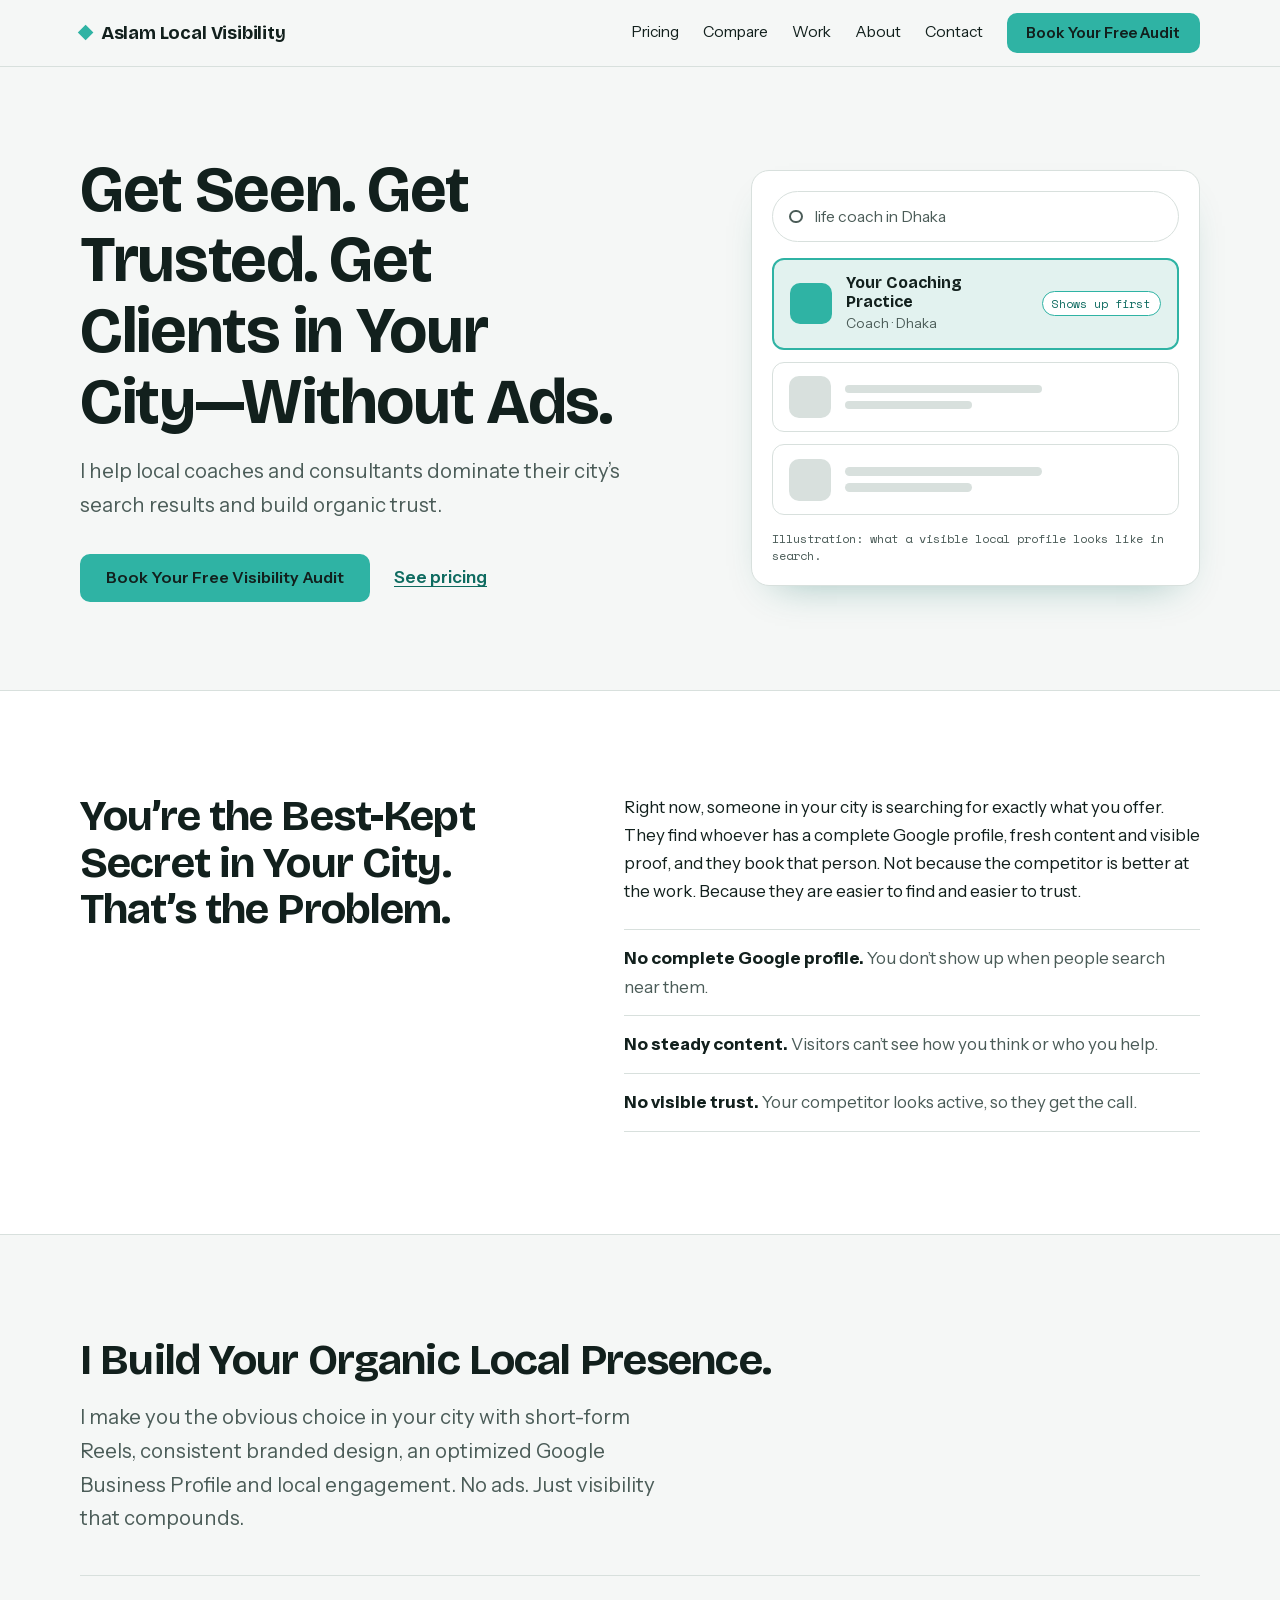
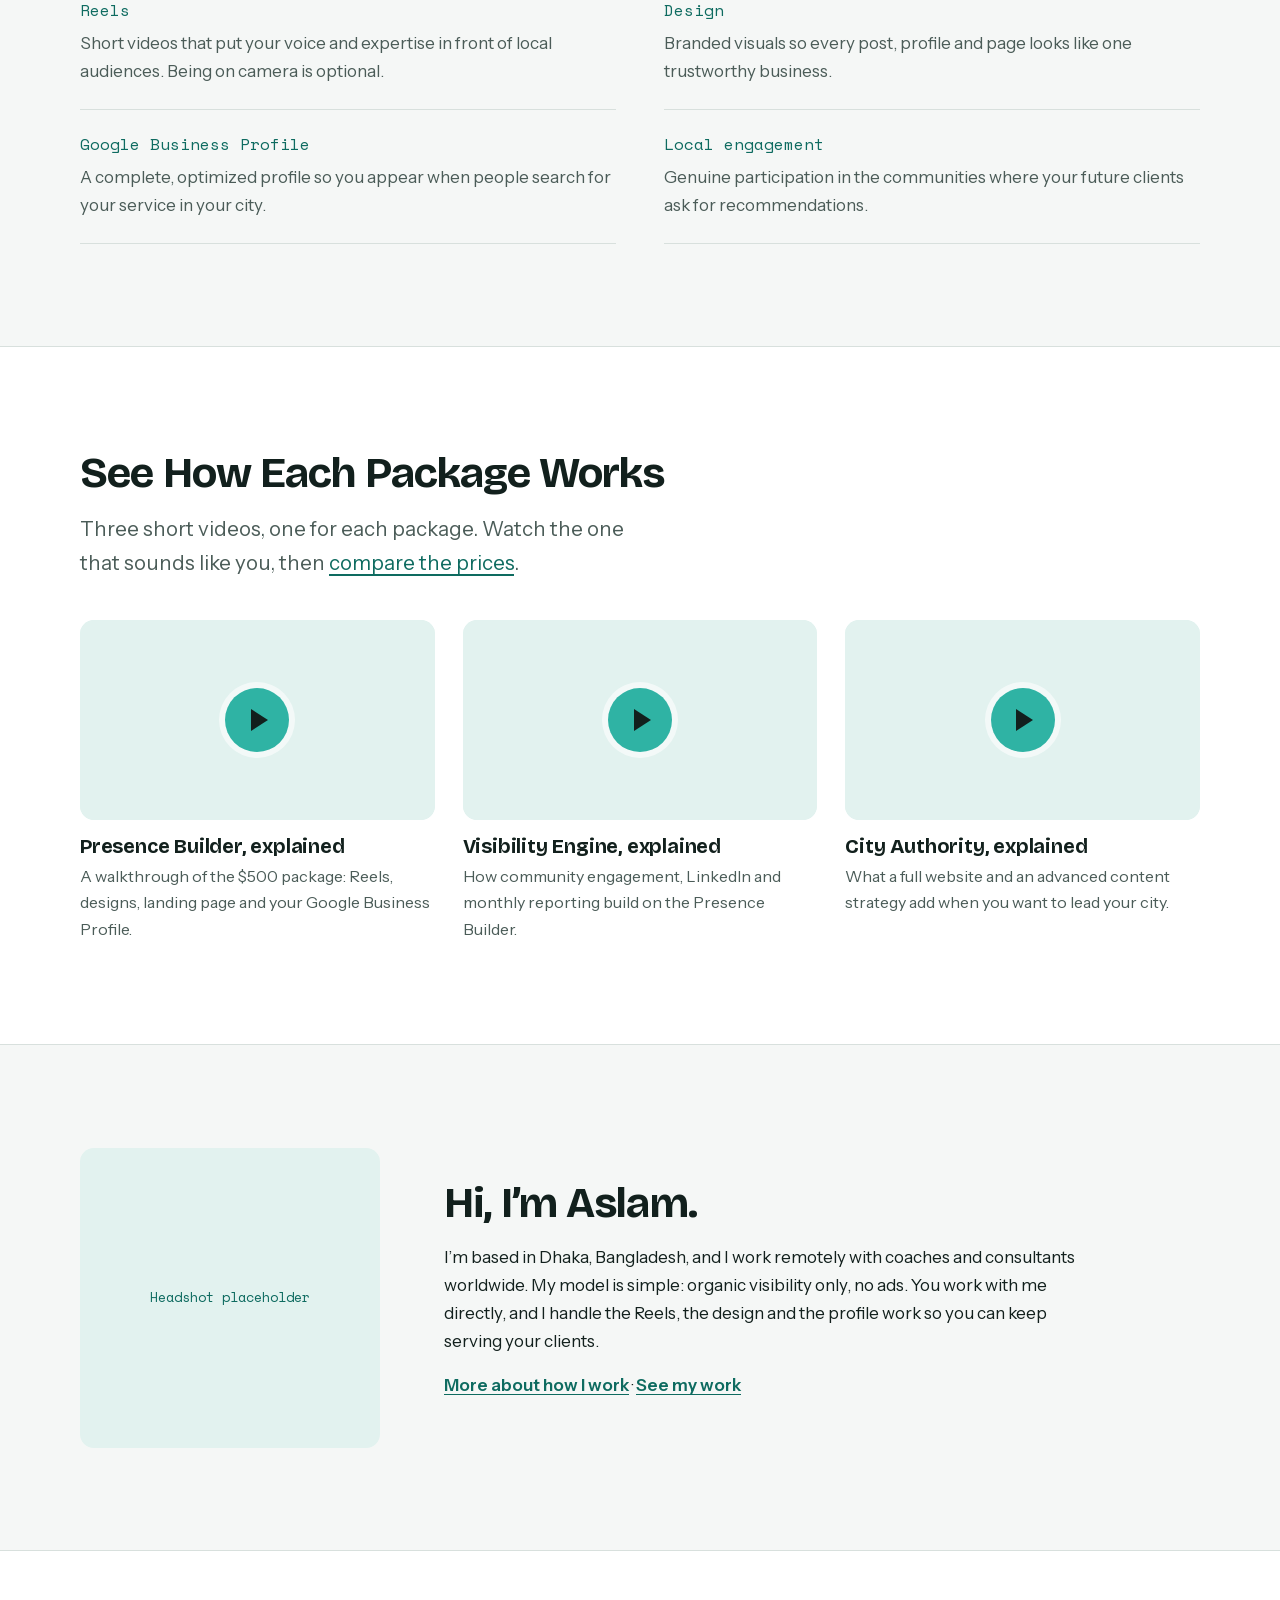
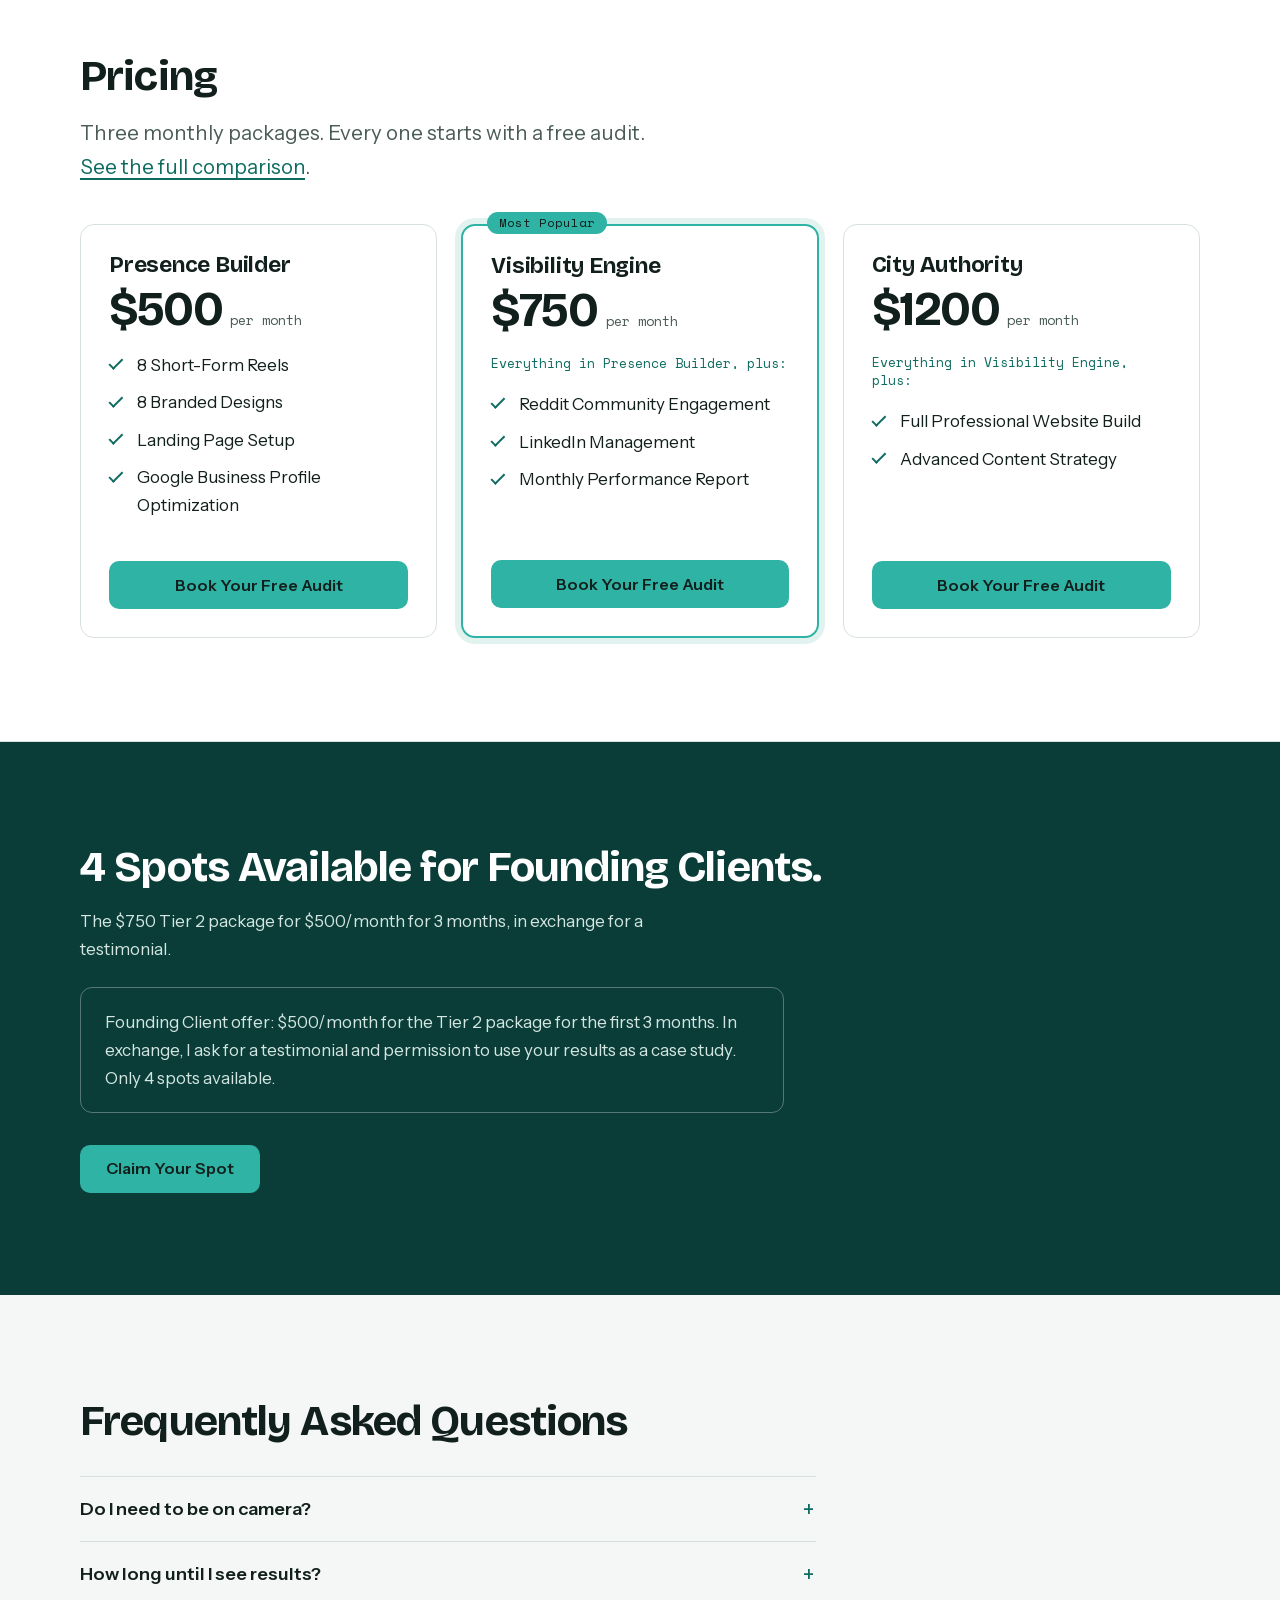
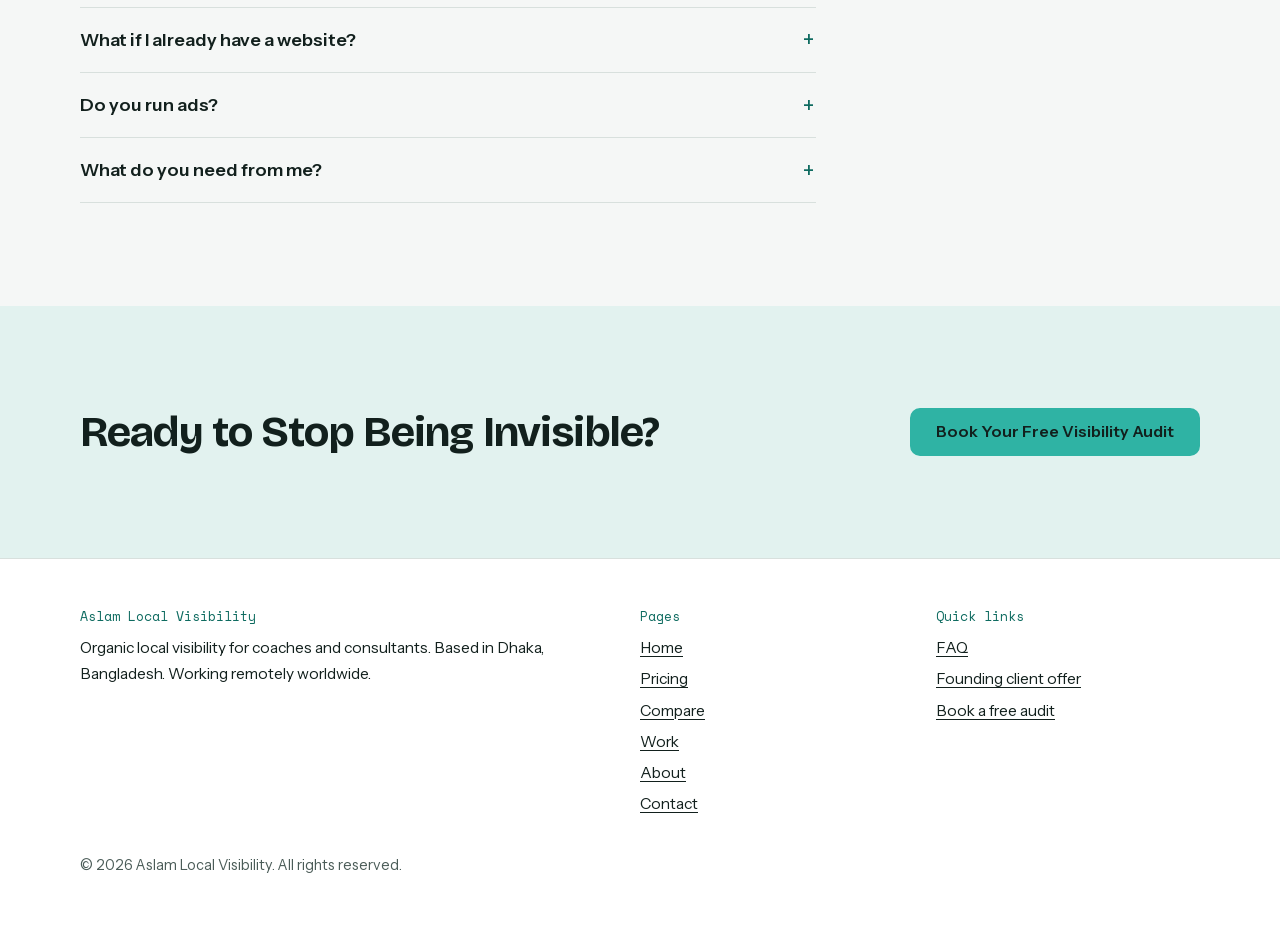
==== index.html @ 15c83e0d "main" ====
<!DOCTYPE html>
<html lang="en">
<head>
<meta charset="utf-8">
<meta name="viewport" content="width=device-width, initial-scale=1, viewport-fit=cover">
<title>Get Clients in Your City Without Ads | Aslam Local Visibility</title>
<meta name="description" content="Organic local visibility for coaches and consultants. Reels, branded design and Google Business Profile optimization to get you seen, trusted and booked. No ads.">
<meta name="robots" content="index, follow, max-image-preview:large">
<meta name="theme-color" content="#f5f7f6">
<link rel="canonical" href="https://bbrfeed.online/">
<link rel="icon" href="/favicon.svg" type="image/svg+xml">
<meta property="og:type" content="website">
<meta property="og:site_name" content="Aslam Local Visibility">
<meta property="og:title" content="Get Clients in Your City Without Ads | Aslam Local Visibility">
<meta property="og:description" content="Organic local visibility for coaches and consultants. Reels, branded design and Google Business Profile optimization to get you seen, trusted and booked. No ads.">
<meta property="og:url" content="https://bbrfeed.online/">
<meta property="og:image" content="https://res.cloudinary.com/demo/image/upload/f_auto,q_auto,w_1200,h_630,c_fill,g_auto/cld-sample">
<meta property="og:image:alt" content="Aslam Local Visibility: organic local visibility for coaches and consultants">
<meta name="twitter:card" content="summary_large_image">
<meta name="twitter:title" content="Get Clients in Your City Without Ads | Aslam Local Visibility">
<meta name="twitter:description" content="Organic local visibility for coaches and consultants. Reels, branded design and Google Business Profile optimization to get you seen, trusted and booked. No ads.">
<meta name="twitter:image" content="https://res.cloudinary.com/demo/image/upload/f_auto,q_auto,w_1200,h_630,c_fill,g_auto/cld-sample">
<link rel="preload" href="/fonts/bricolage-var.woff2" as="font" type="font/woff2" crossorigin>
<link rel="preload" href="/fonts/instrsans-var.woff2" as="font" type="font/woff2" crossorigin>
<link rel="preconnect" href="https://res.cloudinary.com" crossorigin>
<link rel="stylesheet" href="/styles.css">
<script type="application/ld+json">{"@context": "https://schema.org", "@type": "WebSite", "@id": "https://bbrfeed.online/#website", "url": "https://bbrfeed.online/", "name": "Aslam Local Visibility", "inLanguage": "en", "publisher": {"@id": "https://bbrfeed.online/#business"}}</script>
<script type="application/ld+json">{"@context": "https://schema.org", "@type": "ProfessionalService", "@id": "https://bbrfeed.online/#business", "name": "Aslam Local Visibility", "url": "https://bbrfeed.online/", "description": "Organic local visibility for coaches and consultants: Reels, branded design, Google Business Profile optimization and local engagement. No ads.", "image": "https://res.cloudinary.com/demo/image/upload/f_auto,q_auto,w_600,h_600,c_fill,g_auto/samples/people/smiling-man", "priceRange": "$500-$1200", "address": {"@type": "PostalAddress", "addressLocality": "Dhaka", "addressCountry": "BD"}, "areaServed": [{"@type": "City", "name": "Dhaka"}, {"@type": "Place", "name": "Worldwide (remote)"}], "founder": {"@id": "https://bbrfeed.online/#aslam"}, "makesOffer": [{"@type": "Offer", "name": "Presence Builder", "price": 500, "priceCurrency": "USD", "url": "https://bbrfeed.online/pricing/"}, {"@type": "Offer", "name": "Visibility Engine", "price": 750, "priceCurrency": "USD", "url": "https://bbrfeed.online/pricing/"}, {"@type": "Offer", "name": "City Authority", "price": 1200, "priceCurrency": "USD", "url": "https://bbrfeed.online/pricing/"}]}</script>
<script type="application/ld+json">{"@context": "https://schema.org", "@type": "Person", "@id": "https://bbrfeed.online/#aslam", "name": "Aslam", "jobTitle": "Local visibility specialist for coaches and consultants", "image": "https://res.cloudinary.com/demo/image/upload/f_auto,q_auto,w_600,h_600,c_fill,g_auto/samples/people/smiling-man", "url": "https://bbrfeed.online/about/", "worksFor": {"@id": "https://bbrfeed.online/#business"}, "homeLocation": {"@type": "City", "name": "Dhaka"}}</script>
<script type="application/ld+json">{"@context": "https://schema.org", "@type": "FAQPage", "mainEntity": [{"@type": "Question", "name": "Do I need to be on camera?", "acceptedAnswer": {"@type": "Answer", "text": "Not necessarily. We can create content using your voice, your expertise, and branded visuals. But if you are comfortable on camera, Reels perform significantly better."}}, {"@type": "Question", "name": "How long until I see results?", "acceptedAnswer": {"@type": "Answer", "text": "Most clients see increased profile views and engagement within 30 days. Local search ranking typically improves within 60-90 days."}}, {"@type": "Question", "name": "What if I already have a website?", "acceptedAnswer": {"@type": "Answer", "text": "Great. We will optimize your existing site and connect it to your Google Business Profile and social channels."}}, {"@type": "Question", "name": "Do you run ads?", "acceptedAnswer": {"@type": "Answer", "text": "No. My entire model is built on organic visibility. You will never pay for ads through me."}}, {"@type": "Question", "name": "What do you need from me?", "acceptedAnswer": {"@type": "Answer", "text": "Your logo, brand colors, a few photos, and about 1 hour of your time per month for a content batch session."}}]}</script>
</head>
<body>
<a class="skip-link" href="#main">Skip to content</a>
<header class="site-header">
<div class="wrap header-inner">
<a class="brand" href="/" aria-label="Aslam Local Visibility home">Aslam Local Visibility</a>
<nav class="main-nav" aria-label="Main"><ul><li><a href="/pricing/">Pricing</a></li><li><a href="/compare/">Compare</a></li><li><a href="/work/">Work</a></li><li><a href="/about/">About</a></li><li><a href="/contact/">Contact</a></li></ul></nav>
<a class="btn btn-sm header-cta" href="https://cal.com/mdaslam" target="_blank" rel="noopener">Book Your Free Audit</a>
</div>
</header>
<main id="main">

<section class="hero" aria-labelledby="hero-title">
<div class="wrap hero-grid">
<div>
<h1 id="hero-title">Get Seen. Get Trusted. Get Clients in Your <span class="nb">City&mdash;</span>Without Ads.</h1>
<p class="lede">I help local coaches and consultants dominate their city&rsquo;s search results and build organic trust.</p>
<div class="actions">
<a class="btn" href="https://cal.com/mdaslam" target="_blank" rel="noopener">Book Your Free Visibility Audit</a>
<a class="text-link" href="/pricing/">See pricing</a>
</div>
</div>
<figure class="serp" role="img" aria-label="Illustration of a local search for a coach in Dhaka where your business appears first, above two competitor listings.">
<div class="serp-search" aria-hidden="true">life coach in Dhaka</div>
<ul class="serp-list" aria-hidden="true">
<li class="serp-row is-you"><span class="serp-pin"></span><span><strong>Your Coaching Practice</strong><small>Coach &middot; Dhaka</small></span><span class="serp-tag">Shows up first</span></li>
<li class="serp-row"><span class="serp-pin"></span><span class="serp-lines"><span></span><span></span></span></li>
<li class="serp-row"><span class="serp-pin"></span><span class="serp-lines"><span></span><span></span></span></li>
</ul>
<figcaption>Illustration: what a visible local profile looks like in search.</figcaption>
</figure>
</div>
</section>

<section class="section problem" id="problem" aria-labelledby="problem-title">
<div class="wrap split">
<h2 id="problem-title">You&rsquo;re the Best-Kept Secret in Your City. That&rsquo;s the Problem.</h2>
<div>
<p class="measure">Right now, someone in your city is searching for exactly what you offer. They find whoever has a complete Google profile, fresh content and visible proof, and they book that person. Not because the competitor is better at the work. Because they are easier to find and easier to trust.</p>
<ul class="lost">
<li><strong>No complete Google profile.</strong> You don&rsquo;t show up when people search near them.</li>
<li><strong>No steady content.</strong> Visitors can&rsquo;t see how you think or who you help.</li>
<li><strong>No visible trust.</strong> Your competitor looks active, so they get the call.</li>
</ul>
</div>
</div>
</section>

<section class="section" id="solution" aria-labelledby="solution-title">
<div class="wrap">
<h2 id="solution-title">I Build Your Organic Local Presence.</h2>
<p class="lede">I make you the obvious choice in your city with short-form Reels, consistent branded design, an optimized Google Business Profile and local engagement. No ads. Just visibility that compounds.</p>
<div class="pillars">
<div class="pillar"><h3>Reels</h3><p>Short videos that put your voice and expertise in front of local audiences. Being on camera is optional.</p></div>
<div class="pillar"><h3>Design</h3><p>Branded visuals so every post, profile and page looks like one trustworthy business.</p></div>
<div class="pillar"><h3>Google Business Profile</h3><p>A complete, optimized profile so you appear when people search for your service in your city.</p></div>
<div class="pillar"><h3>Local engagement</h3><p>Genuine participation in the communities where your future clients ask for recommendations.</p></div>
</div>
</div>
</section>

<section class="section problem" id="videos" aria-labelledby="videos-title">
<div class="wrap">
<h2 id="videos-title">See How Each Package Works</h2>
<p class="lede">Three short videos, one for each package. Watch the one that sounds like you, then <a href="/pricing/">compare the prices</a>.</p>
<div class="video-grid"><div class="video-item"><div class="video-box" data-yt="YOUTUBE_ID_1" data-title="Presence Builder, explained"><button class="video-play" type="button" aria-label="Play video: Presence Builder, explained"><img src="https://res.cloudinary.com/demo/image/upload/f_auto,q_auto,w_640,h_360,c_fill,g_auto/samples/people/kitchen-bar" width="640" height="360" loading="lazy" decoding="async" alt="Video thumbnail for Presence Builder, explained"></button><p class="video-msg" role="status" hidden>Video coming soon.</p></div><h3>Presence Builder, explained</h3><p>A walkthrough of the $500 package: Reels, designs, landing page and your Google Business Profile.</p></div><div class="video-item"><div class="video-box" data-yt="YOUTUBE_ID_2" data-title="Visibility Engine, explained"><button class="video-play" type="button" aria-label="Play video: Visibility Engine, explained"><img src="https://res.cloudinary.com/demo/image/upload/f_auto,q_auto,w_640,h_360,c_fill,g_auto/cld-sample-2" width="640" height="360" loading="lazy" decoding="async" alt="Video thumbnail for Visibility Engine, explained"></button><p class="video-msg" role="status" hidden>Video coming soon.</p></div><h3>Visibility Engine, explained</h3><p>How community engagement, LinkedIn and monthly reporting build on the Presence Builder.</p></div><div class="video-item"><div class="video-box" data-yt="YOUTUBE_ID_3" data-title="City Authority, explained"><button class="video-play" type="button" aria-label="Play video: City Authority, explained"><img src="https://res.cloudinary.com/demo/image/upload/f_auto,q_auto,w_640,h_360,c_fill,g_auto/cld-sample-3" width="640" height="360" loading="lazy" decoding="async" alt="Video thumbnail for City Authority, explained"></button><p class="video-msg" role="status" hidden>Video coming soon.</p></div><h3>City Authority, explained</h3><p>What a full website and an advanced content strategy add when you want to lead your city.</p></div></div>
</div>
</section>

<section class="section" id="about" aria-labelledby="about-title">
<div class="wrap about-grid">
<div class="ph ar-1 " data-label="Headshot placeholder"><img src="https://res.cloudinary.com/demo/image/upload/f_auto,q_auto,w_300,h_300,c_fill,g_auto/samples/people/smiling-man" srcset="https://res.cloudinary.com/demo/image/upload/f_auto,q_auto,w_300,h_300,c_fill,g_auto/samples/people/smiling-man 1x, https://res.cloudinary.com/demo/image/upload/f_auto,q_auto,w_600,h_600,c_fill,g_auto/samples/people/smiling-man 2x" width="300" height="300" alt="Portrait of Aslam, founder of Aslam Local Visibility" loading="lazy" decoding="async"></div>
<div>
<h2 id="about-title">Hi, I&rsquo;m Aslam.</h2>
<p class="measure">I&rsquo;m based in Dhaka, Bangladesh, and I work remotely with coaches and consultants worldwide. My model is simple: organic visibility only, no ads. You work with me directly, and I handle the Reels, the design and the profile work so you can keep serving your clients.</p>
<p><a class="text-link" href="/about/">More about how I work</a> &middot; <a class="text-link" href="/work/">See my work</a></p>
</div>
</div>
</section>

<section class="section problem" id="pricing" aria-labelledby="pricing-title">
<div class="wrap">
<h2 id="pricing-title">Pricing</h2>
<p class="lede">Three monthly packages. Every one starts with a free audit. <a href="/pricing/">See the full comparison</a>.</p>
<div class="tiers"><article class="tier"><h3>Presence Builder</h3><p class="price"><strong>$500</strong><span>per month</span></p><ul><li>8 Short-Form Reels</li><li>8 Branded Designs</li><li>Landing Page Setup</li><li>Google Business Profile Optimization</li></ul><a class="btn btn-block" href="https://cal.com/mdaslam" target="_blank" rel="noopener">Book Your Free Audit</a></article><article class="tier is-featured"><span class="badge">Most Popular</span><h3>Visibility Engine</h3><p class="price"><strong>$750</strong><span>per month</span></p><p class="includes">Everything in Presence Builder, plus:</p><ul><li>Reddit Community Engagement</li><li>LinkedIn Management</li><li>Monthly Performance Report</li></ul><a class="btn btn-block" href="https://cal.com/mdaslam" target="_blank" rel="noopener">Book Your Free Audit</a></article><article class="tier"><h3>City Authority</h3><p class="price"><strong>$1200</strong><span>per month</span></p><p class="includes">Everything in Visibility Engine, plus:</p><ul><li>Full Professional Website Build</li><li>Advanced Content Strategy</li></ul><a class="btn btn-block" href="https://cal.com/mdaslam" target="_blank" rel="noopener">Book Your Free Audit</a></article></div>
</div>
</section>

<section class="section founding" id="founding" aria-labelledby="founding-title">
<div class="wrap">
<h2 id="founding-title">4 Spots Available for Founding Clients.</h2>
<p class="measure">The $750 Tier 2 package for $500/month for 3 months, in exchange for a testimonial.</p>
<p class="note">Founding Client offer: $500/month for the Tier 2 package for the first 3 months. In exchange, I ask for a testimonial and permission to use your results as a case study. Only 4 spots available.</p>
<div class="actions"><a class="btn" href="https://cal.com/mdaslam" target="_blank" rel="noopener">Claim Your Spot</a></div>
</div>
</section>

<section class="section" id="faq" aria-labelledby="faq-title">
<div class="wrap">
<h2 id="faq-title">Frequently Asked Questions</h2>
<div class="faq"><details><summary>Do I need to be on camera?</summary><p>Not necessarily. We can create content using your voice, your expertise, and branded visuals. But if you are comfortable on camera, Reels perform significantly better.</p></details><details><summary>How long until I see results?</summary><p>Most clients see increased profile views and engagement within 30 days. Local search ranking typically improves within 60-90 days.</p></details><details><summary>What if I already have a website?</summary><p>Great. We will optimize your existing site and connect it to your Google Business Profile and social channels.</p></details><details><summary>Do you run ads?</summary><p>No. My entire model is built on organic visibility. You will never pay for ads through me.</p></details><details><summary>What do you need from me?</summary><p>Your logo, brand colors, a few photos, and about 1 hour of your time per month for a content batch session.</p></details></div>
</div>
</section>
<section class="section final" aria-labelledby="final-title" id="book">
<div class="wrap final-inner">
<h2 id="final-title">Ready to Stop Being Invisible?</h2>
<a class="btn" href="https://cal.com/mdaslam" target="_blank" rel="noopener">Book Your Free Visibility Audit</a>
</div>
</section>
</main>
<footer class="site-footer">
<div class="wrap">
<div class="footer-grid">
<div>
<p class="footer-title">Aslam Local Visibility</p>
<p>Organic local visibility for coaches and consultants. Based in Dhaka, Bangladesh. Working remotely worldwide.</p>
</div>
<nav aria-label="Footer">
<p class="footer-title">Pages</p>
<ul>
<li><a href="/">Home</a></li>
<li><a href="/pricing/">Pricing</a></li>
<li><a href="/compare/">Compare</a></li>
<li><a href="/work/">Work</a></li>
<li><a href="/about/">About</a></li>
<li><a href="/contact/">Contact</a></li>
</ul>
</nav>
<nav aria-label="On this site">
<p class="footer-title">Quick links</p>
<ul>
<li><a href="/#faq">FAQ</a></li>
<li><a href="/pricing/#founding">Founding client offer</a></li>
<li><a href="https://cal.com/mdaslam" target="_blank" rel="noopener">Book a free audit</a></li>
</ul>
</nav>
</div>
<p class="copyright">&copy; 2026 Aslam Local Visibility. All rights reserved.</p>
</div>
</footer>
<script src="/script.js" defer></script>
</body>
</html>
---- styles.css ----
/* ==========================================================
   Aslam Local Visibility — styles.css
   Light, warm, trustworthy. Teal accent. Self-hosted fonts.
   ========================================================== */

@font-face{font-family:"Bricolage Grotesque";src:url("/fonts/bricolage-var.woff2") format("woff2");font-weight:200 800;font-style:normal;font-display:swap}
@font-face{font-family:"Instrument Sans";src:url("/fonts/instrsans-var.woff2") format("woff2");font-weight:400 700;font-style:normal;font-display:swap}
@font-face{font-family:"Space Mono";src:url("/fonts/space-mono-400.woff2") format("woff2");font-weight:400;font-style:normal;font-display:swap}

:root{
  --bg:#f5f7f6;
  --surface:#ffffff;
  --ink:#12201d;
  --muted:#4b5c58;
  --line:#d8e0dd;
  --teal:#2fb3a4;
  --teal-deep:#0e6b60;
  --tint:#e2f2ef;
  --deep:#0b3d38;
  --radius:14px;
  --max:1120px;
  --video-ratio:16 / 9; /* change to 9 / 16 for vertical Reels */
  --display:"Bricolage Grotesque","Segoe UI",system-ui,sans-serif;
  --sans:"Instrument Sans","Segoe UI",system-ui,-apple-system,sans-serif;
  --mono:"Space Mono",ui-monospace,"SFMono-Regular",Menlo,Consolas,monospace;
}

*,*::before,*::after{box-sizing:border-box}
html{-webkit-text-size-adjust:100%;scroll-behavior:smooth;scroll-padding-top:5rem}
@media (prefers-reduced-motion:reduce){html{scroll-behavior:auto}*{transition:none!important;animation:none!important}}

body{margin:0;background:var(--bg);color:var(--ink);font:400 1.0625rem/1.65 var(--sans);text-rendering:optimizeLegibility}
img{display:block;max-width:100%;height:auto}
a{color:var(--teal-deep);text-underline-offset:.2em}
a:hover{color:var(--ink)}
:focus-visible{outline:3px solid var(--teal-deep);outline-offset:3px;border-radius:4px}
p{margin:0 0 1rem}
ul{margin:0}

.wrap{width:min(100% - 2.5rem,var(--max));margin-inline:auto}
.section{padding-block:clamp(3.5rem,8vw,6.5rem)}
.visually-hidden{position:absolute!important;width:1px;height:1px;margin:-1px;padding:0;overflow:hidden;clip:rect(0 0 0 0);white-space:nowrap;border:0}
.skip-link{position:absolute;left:1rem;top:-4rem;z-index:100;background:var(--ink);color:#fff;padding:.6rem 1rem;border-radius:8px}
.skip-link:focus{top:1rem;color:#fff}

/* ---------- type ---------- */
h1,h2,h3{font-family:var(--display);line-height:1.08;letter-spacing:-.02em;margin:0 0 1rem;text-wrap:balance}
h1{font-size:clamp(2.4rem,5.6vw,4.1rem);font-weight:700}
h2{font-size:clamp(1.8rem,3.5vw,2.7rem);font-weight:700}
h3{font-size:1.25rem;font-weight:700;letter-spacing:-.01em}
.label{font-family:var(--mono);font-size:.82rem;letter-spacing:.01em;color:var(--teal-deep)}
.lede{font-size:clamp(1.1rem,1.6vw,1.3rem);color:var(--muted);max-width:36rem}
.measure{max-width:40rem}
.muted{color:var(--muted)}

/* ---------- buttons ---------- */
.btn{display:inline-flex;align-items:center;justify-content:center;min-height:3rem;padding:.7rem 1.5rem;border:2px solid var(--teal);border-radius:10px;background:var(--teal);color:var(--ink);font:600 1rem/1.2 var(--sans);text-decoration:none;text-align:center;cursor:pointer;transition:background-color .15s,border-color .15s}
.btn:hover{background:#27a091;border-color:#27a091;color:var(--ink)}
.btn-ghost{background:transparent;border-color:var(--ink)}
.btn-ghost:hover{background:var(--ink);border-color:var(--ink);color:#fff}
.btn-sm{min-height:2.5rem;padding:.4rem 1.1rem;font-size:.95rem}
.btn-block{width:100%}
.actions{display:flex;flex-wrap:wrap;align-items:center;gap:1rem 1.5rem;margin-top:2rem}

/* ---------- header ---------- */
.site-header{background:rgba(245,247,246,.94);border-bottom:1px solid var(--line)}
.header-inner{display:flex;flex-wrap:wrap;align-items:center;justify-content:space-between;gap:.35rem 1.5rem;padding-block:.8rem}
.brand{display:inline-flex;align-items:center;gap:.6rem;font:700 1.15rem/1 var(--display);letter-spacing:-.01em;color:var(--ink);text-decoration:none}
.brand::before{content:"";width:.7rem;height:.7rem;background:var(--teal);transform:rotate(45deg)}
.main-nav{order:3;width:100%}
.main-nav ul{display:flex;gap:1.5rem;list-style:none;padding:0}
.main-nav a{display:inline-block;padding:.3rem 0;color:var(--ink);text-decoration:none;font-size:.97rem;border-bottom:2px solid transparent}
.main-nav a:hover,.main-nav a[aria-current="page"]{border-bottom-color:var(--teal)}
.header-cta{display:none}
@media (min-width:760px){
  .site-header{position:sticky;top:0;z-index:50;backdrop-filter:saturate(1.4) blur(8px)}
  .main-nav{order:0;width:auto;margin-left:auto}
  .header-cta{display:inline-flex}
}

/* ---------- hero ---------- */
.hero{padding-block:clamp(2.5rem,7vw,5.5rem)}
.hero-grid{display:grid;gap:3rem;align-items:center}
@media (min-width:920px){.hero-grid{grid-template-columns:1.15fr .85fr;gap:4rem}}
.hero h1{max-width:13em}
.text-link{font-weight:600}

/* search illustration (pure CSS, no image to load) */
.serp{margin:0;background:var(--surface);border:1px solid var(--line);border-radius:18px;padding:1.25rem;box-shadow:0 18px 40px -24px rgba(14,107,96,.45)}
.serp-search{display:flex;align-items:center;gap:.75rem;padding:.7rem 1rem;border:1px solid var(--line);border-radius:999px;font-size:.98rem;color:var(--muted)}
.serp-search::before{content:"";flex:none;width:.85rem;height:.85rem;border:2px solid var(--muted);border-radius:50%}
.serp-list{list-style:none;margin:1rem 0 0;padding:0;display:grid;gap:.75rem}
.serp-row{display:flex;gap:.9rem;align-items:center;padding:.85rem 1rem;border:1px solid var(--line);border-radius:12px}
.serp-pin{flex:none;width:2.6rem;height:2.6rem;border-radius:10px;background:var(--line)}
.serp-lines{flex:1;display:grid;gap:.45rem}
.serp-lines span{display:block;height:.55rem;border-radius:999px;background:var(--line)}
.serp-lines span:first-child{width:62%}
.serp-lines span:last-child{width:40%}
.serp-row.is-you{background:var(--tint);border:2px solid var(--teal)}
.serp-row.is-you .serp-pin{background:var(--teal)}
.serp-row.is-you strong{display:block;font:700 1rem/1.2 var(--display)}
.serp-row.is-you small{display:block;color:var(--muted);font-size:.85rem}
.serp-tag{font:400 .72rem/1 var(--mono);color:var(--teal-deep);background:var(--surface);border:1px solid var(--teal);border-radius:999px;padding:.35rem .6rem;white-space:nowrap}
.serp figcaption{margin-top:1rem;font:400 .75rem/1.4 var(--mono);color:var(--muted)}

/* ---------- problem / solution ---------- */
.split{display:grid;gap:2rem}
@media (min-width:860px){.split{grid-template-columns:5fr 6fr;gap:4rem;align-items:start}}
.problem{background:var(--surface);border-block:1px solid var(--line)}
.lost{list-style:none;padding:0;margin:1.5rem 0 0;border-top:1px solid var(--line)}
.lost li{padding:.9rem 0;border-bottom:1px solid var(--line);color:var(--muted)}
.lost strong{color:var(--ink)}

.pillars{display:grid;margin-top:2.5rem;border-top:1px solid var(--line)}
@media (min-width:700px){.pillars{grid-template-columns:1fr 1fr;column-gap:3rem}}
.pillar{padding:1.5rem 0;border-bottom:1px solid var(--line)}
.pillar h3{font:400 1rem/1.3 var(--mono);letter-spacing:0;color:var(--teal-deep);margin-bottom:.5rem}
.pillar p{margin:0;color:var(--muted)}

/* ---------- placeholder images ---------- */
.ph{position:relative;overflow:hidden;background:var(--tint);border-radius:var(--radius)}
.ph img{width:100%;height:100%;object-fit:cover}
.ar-1{aspect-ratio:1 / 1}
.ar-4-3{aspect-ratio:4 / 3}
.ar-16-9{aspect-ratio:16 / 9}
.ph.img-failed img{display:none}
.ph.img-failed::after{content:attr(data-label);position:absolute;inset:0;display:grid;place-items:center;padding:1rem;text-align:center;font:400 .85rem/1.4 var(--mono);color:var(--teal-deep)}

/* ---------- videos ---------- */
.video-grid{display:grid;gap:1.75rem;margin-top:2.5rem}
@media (min-width:900px){.video-grid{grid-template-columns:repeat(3,1fr)}}
.video-box{position:relative;aspect-ratio:var(--video-ratio);overflow:hidden;background:var(--tint);border-radius:var(--radius)}
.video-box iframe,.video-play{position:absolute;inset:0;width:100%;height:100%;border:0}
.video-play{padding:0;background:var(--tint);cursor:pointer;border-radius:var(--radius)}
.video-play img{width:100%;height:100%;object-fit:cover}
.video-play::after{content:"";position:absolute;left:50%;top:50%;width:4rem;height:4rem;margin:-2rem 0 0 -2rem;border-radius:50%;background:var(--teal);box-shadow:0 0 0 6px rgba(255,255,255,.6)}
.video-play::before{content:"";position:absolute;z-index:1;left:50%;top:50%;margin:-.7rem 0 0 -.4rem;border-style:solid;border-width:.7rem 0 .7rem 1.1rem;border-color:transparent transparent transparent var(--ink)}
.video-play:hover::after{background:#27a091}
.video-msg{position:absolute;inset:auto 1rem 1rem;z-index:2;margin:0;padding:.6rem .9rem;background:var(--surface);border-radius:8px;font:400 .85rem/1.4 var(--mono)}
.video-item h3{margin:1rem 0 .35rem}
.video-item p{margin:0;color:var(--muted);font-size:1rem}

/* ---------- about preview ---------- */
.about-grid{display:grid;gap:2rem;align-items:center}
@media (min-width:760px){.about-grid{grid-template-columns:minmax(0,300px) 1fr;gap:4rem}}
.about-grid .ph{max-width:300px}
.about-grid.is-wide .ph{max-width:380px}
@media (min-width:760px){.about-grid.is-wide{grid-template-columns:minmax(0,380px) 1fr}}

/* ---------- pricing ---------- */
.tiers{display:grid;gap:1.5rem;margin-top:2.5rem}
@media (min-width:920px){.tiers{grid-template-columns:repeat(3,1fr);align-items:stretch}}
.tier{display:flex;flex-direction:column;position:relative;padding:1.75rem;background:var(--surface);border:1px solid var(--line);border-radius:var(--radius)}
.tier.is-featured{border:2px solid var(--teal);box-shadow:0 0 0 6px var(--tint)}
.badge{position:absolute;top:-.85rem;left:1.5rem;padding:.3rem .75rem;background:var(--teal);color:var(--ink);border-radius:999px;font:400 .78rem/1 var(--mono)}
.tier h3{font-size:1.4rem;margin-bottom:.25rem}
.price{display:flex;align-items:baseline;gap:.5rem;margin:.25rem 0 0}
.price strong{font:700 3rem/1 var(--display);letter-spacing:-.03em}
.price span{font:400 .85rem/1 var(--mono);color:var(--muted)}
.best-for{margin:.75rem 0 0;color:var(--muted);font-size:.98rem}
.includes{margin:1.25rem 0 0;font:400 .82rem/1.4 var(--mono);color:var(--teal-deep)}
.tier ul{list-style:none;padding:0;margin:.5rem 0 2rem;flex:1}
.tier li{position:relative;padding-left:1.75rem;margin-block:.6rem}
.tier li::before{content:"";position:absolute;left:0;top:.5em;width:.85rem;height:.45rem;border-left:2px solid var(--teal-deep);border-bottom:2px solid var(--teal-deep);transform:rotate(-45deg)}
.fine{margin-top:1.5rem;color:var(--muted);font-size:.95rem}

.table-wrap{position:relative;margin-top:2rem;overflow-x:auto;border:1px solid var(--line);border-radius:var(--radius);background:var(--surface)}
.compare{width:100%;min-width:600px;border-collapse:collapse;font-size:.98rem}
.compare th,.compare td{padding:.85rem 1rem;text-align:center;border-bottom:1px solid var(--line)}
.compare th:first-child,.compare td:first-child{text-align:left}
.compare thead th{font:700 1rem/1.2 var(--display);background:var(--tint)}
.compare tbody th{font-weight:500}
.compare tr:last-child th,.compare tr:last-child td{border-bottom:0}
.yes{color:var(--teal-deep);font-weight:700}
.no{color:#8a9894}

/* ---------- founding ---------- */
.founding{background:var(--deep);color:#fff}
.founding h2{color:#fff;max-width:18em}
.founding .label{color:#8fe0d4}
.founding p{color:#d3e6e2}
.note{max-width:44rem;margin-top:1.5rem;padding:1.25rem 1.5rem;border:1px solid rgba(255,255,255,.3);border-radius:12px;color:#fff}
.founding .btn:hover{background:#5ed0c3;border-color:#5ed0c3}

/* ---------- FAQ ---------- */
.faq{max-width:46rem;margin-top:2rem;border-bottom:1px solid var(--line)}
.faq details{border-top:1px solid var(--line)}
.faq summary{display:flex;align-items:center;justify-content:space-between;gap:1rem;padding:1.25rem 0;cursor:pointer;list-style:none;font:600 1.12rem/1.35 var(--sans)}
.faq summary::-webkit-details-marker{display:none}
.faq summary::after{content:"+";flex:none;font:400 1.4rem/1 var(--mono);color:var(--teal-deep)}
.faq details[open] summary::after{content:"\2013"}
.faq details p{margin:0 0 1.25rem;max-width:40rem;color:var(--muted)}

/* ---------- final CTA ---------- */
.final{background:var(--tint)}
.final-inner{display:flex;flex-wrap:wrap;align-items:center;justify-content:space-between;gap:1.5rem 3rem}
.final h2{margin:0;max-width:16em}

/* ---------- inner pages ---------- */
.crumbs{margin:0 0 1.25rem;font:400 .8rem/1.4 var(--mono);color:var(--muted)}
.crumbs ol{display:flex;flex-wrap:wrap;gap:.5rem;list-style:none;margin:0;padding:0}
.crumbs li+li::before{content:"/";margin-right:.5rem;color:var(--line)}
.crumbs a{color:var(--muted)}
.page-hero{padding-block:clamp(2.5rem,6vw,4.5rem) 0}
.page-hero h1{font-size:clamp(2.1rem,4.6vw,3.3rem);max-width:16em}

.steps{list-style:none;counter-reset:step;padding:0;margin:2rem 0 0;display:grid;gap:1.25rem}
@media (min-width:860px){.steps{grid-template-columns:repeat(3,1fr)}}
.steps li{counter-increment:step;padding:1.5rem;background:var(--surface);border:1px solid var(--line);border-radius:var(--radius)}
.steps li::before{content:"Step " counter(step);display:block;margin-bottom:.5rem;font:400 .8rem/1 var(--mono);color:var(--teal-deep)}
.steps h3{margin-bottom:.4rem}
.steps p{margin:0;color:var(--muted)}

.notice{margin:1.5rem 0 0;padding:1rem 1.25rem;background:var(--tint);border-left:4px solid var(--teal);border-radius:8px;max-width:44rem}
.case-grid{display:grid;gap:1.5rem;margin-top:2rem}
@media (min-width:760px){.case-grid{grid-template-columns:1fr 1fr}}
.case-grid figure,.gallery figure{margin:0}
.case-grid figcaption,.gallery figcaption{margin-top:.6rem;font:400 .8rem/1.4 var(--mono);color:var(--muted)}
.gallery{display:grid;gap:1.5rem;margin-top:2rem}
@media (min-width:760px){.gallery{grid-template-columns:repeat(3,1fr)}}
.plain-list{padding-left:1.2rem}
.plain-list li{margin-block:.5rem}

/* contact */
.contact-grid{display:grid;gap:2.5rem}
@media (min-width:900px){.contact-grid{grid-template-columns:5fr 6fr;gap:4rem;align-items:start}}
.card{padding:1.75rem;background:var(--surface);border:1px solid var(--line);border-radius:var(--radius)}
.card.is-tint{background:var(--tint);border-color:transparent}
.field{margin-bottom:1.1rem}
.field label{display:block;margin-bottom:.35rem;font-weight:600;font-size:.97rem}
.field input,.field textarea{width:100%;padding:.75rem .9rem;border:1px solid #aab7b3;border-radius:10px;background:var(--surface);color:var(--ink);font:inherit}
.field textarea{min-height:9rem;resize:vertical}
.alert{padding:1rem 1.25rem;margin-bottom:1.25rem;background:var(--tint);border-left:4px solid var(--teal);border-radius:8px}

/* ---------- footer ---------- */
.site-footer{padding-block:3rem;border-top:1px solid var(--line);background:var(--surface);font-size:.97rem}
.footer-grid{display:grid;gap:2rem}
@media (min-width:760px){.footer-grid{grid-template-columns:2fr 1fr 1fr}}
.footer-title{margin:0 0 .6rem;font:400 .82rem/1.4 var(--mono);color:var(--teal-deep)}
.site-footer ul{list-style:none;padding:0}
.site-footer li{margin-block:.35rem}
.site-footer a{color:var(--ink)}
.copyright{margin:2rem 0 0;color:var(--muted);font-size:.9rem}

/* 404 */
.lost-page{padding-block:clamp(4rem,12vw,9rem)}
.mt{margin-top:2rem}

.nb{white-space:nowrap}
.video-play.img-failed img{display:none}
.video-play.img-failed{background:var(--tint)}
@media (max-width:480px){.serp-tag{display:none}}

/* ---------- contact form states ---------- */
[hidden]{display:none!important}
.hp{position:absolute;left:-9999px;width:1px;height:1px;overflow:hidden}
.field-row{display:grid;gap:0 1rem}
@media (min-width:560px){.field-row{grid-template-columns:1fr 1fr}}
.field-error{margin:.4rem 0 0;color:#a3261a;font-size:.92rem}
.field input[aria-invalid="true"],.field textarea[aria-invalid="true"]{border-color:#a3261a;box-shadow:0 0 0 1px #a3261a}
.alert h3{margin:0 0 .4rem}
.alert p:last-child{margin-bottom:0}
.alert.is-error{background:#fdeceb;border-left-color:#a3261a}
.btn.is-loading{pointer-events:none;opacity:.85}
.btn.is-loading::after{content:"";width:1rem;height:1rem;margin-left:.6rem;border:2px solid currentColor;border-right-color:transparent;border-radius:50%;animation:spin .7s linear infinite}
@keyframes spin{to{transform:rotate(360deg)}}

/* ---------- compare page ---------- */
.main-nav ul{gap:1.1rem}
@media (min-width:760px){.main-nav ul{gap:1.5rem}}
.jump{display:flex;flex-wrap:wrap;gap:.4rem 1.5rem;list-style:none;padding:0;margin:1.25rem 0 0;font:400 .85rem/1.4 var(--mono)}
.group-title{margin:3rem 0 0;font-size:1.35rem}
.agency{display:grid;gap:1.25rem;margin-top:1.25rem;padding:1.5rem;background:var(--surface);border:1px solid var(--line);border-radius:var(--radius)}
@media (min-width:860px){.agency{grid-template-columns:1fr 1fr 1fr;gap:1.75rem}}
.agency h4{grid-column:1/-1;margin:0;font:700 1.3rem/1.2 var(--display);letter-spacing:-.01em}
.agency p{margin:0;color:var(--muted)}
.agency .label{margin:0 0 .4rem;color:var(--teal-deep)}
.agency .mine{padding:1rem 1.1rem;background:var(--tint);border-radius:10px}
.agency .mine p:last-child{color:var(--ink)}
.compare.is-text{min-width:720px}
.compare.is-text td{text-align:left;vertical-align:top}
.compare.is-text th,.compare.is-text thead th{text-align:left;vertical-align:top}
.compare td.us,.compare th.us{background:var(--tint);font-weight:600}
.compare thead th.us{background:var(--teal);color:var(--ink)}
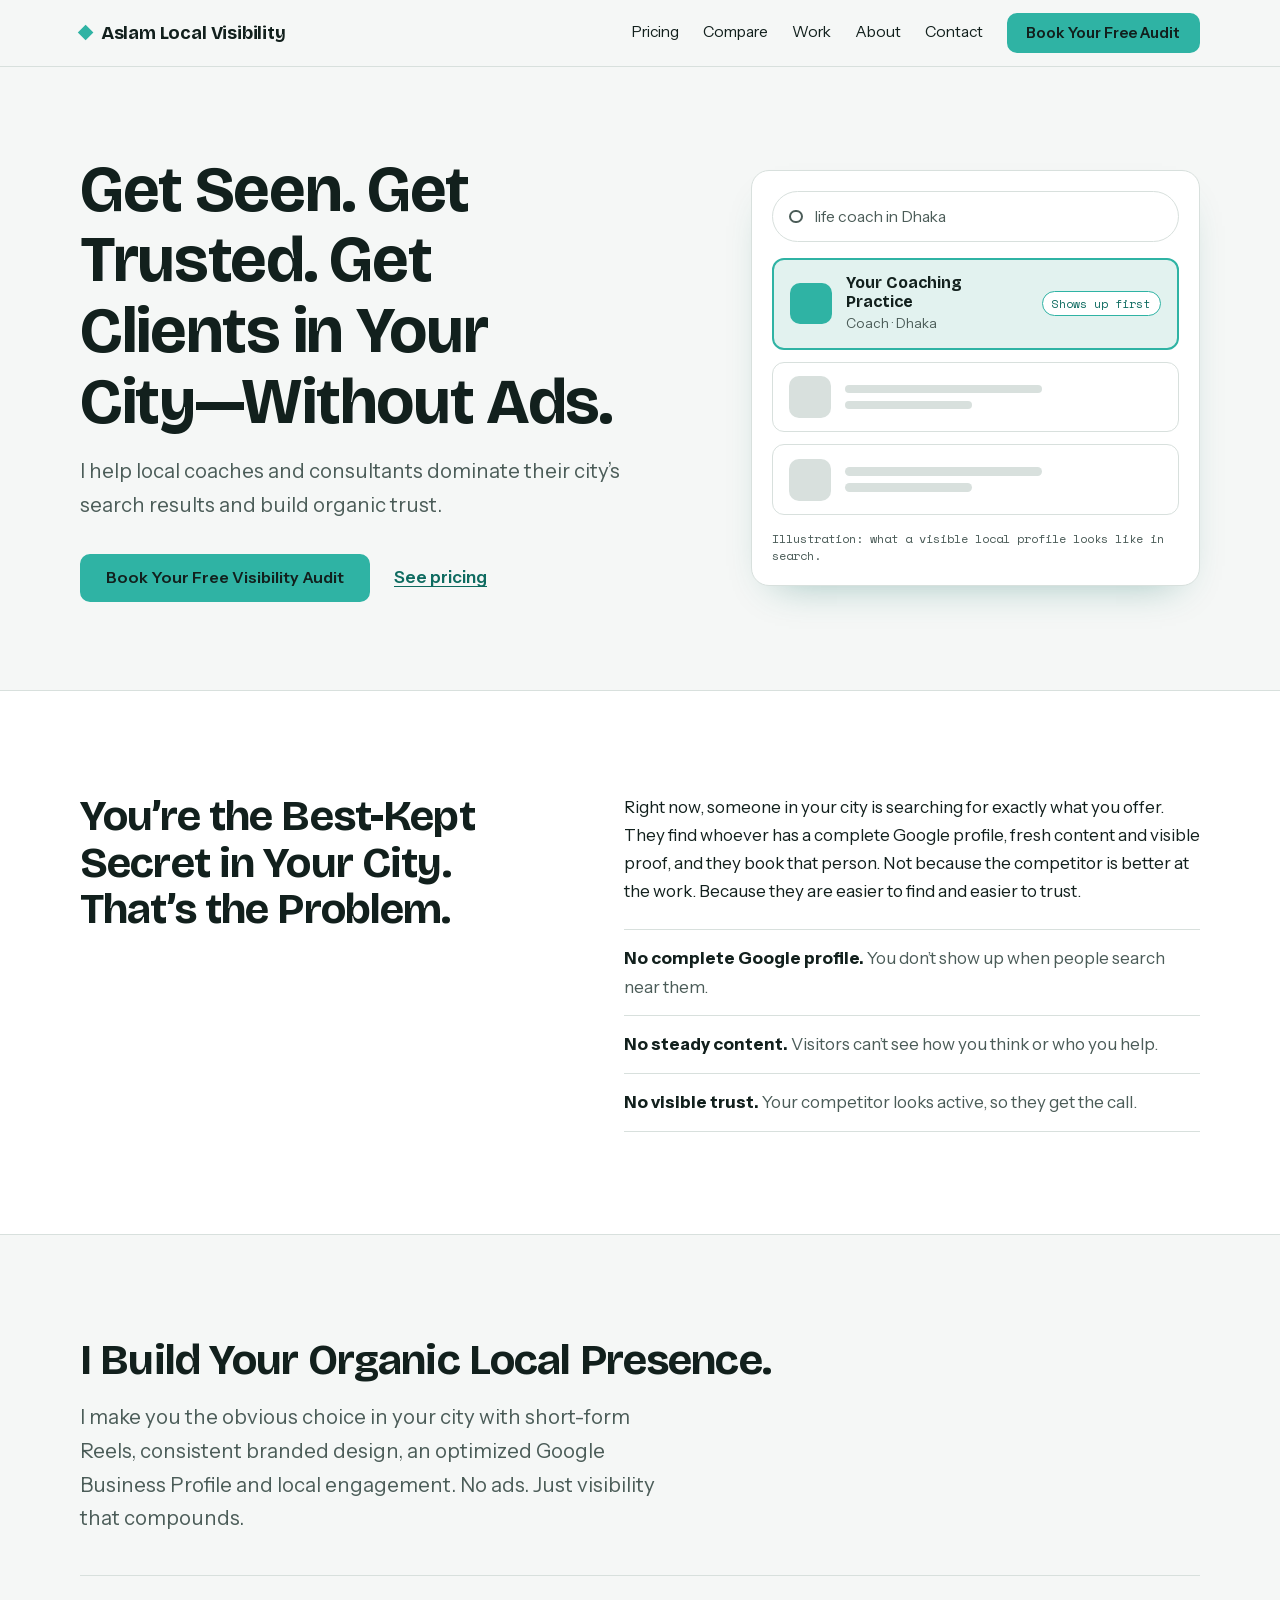
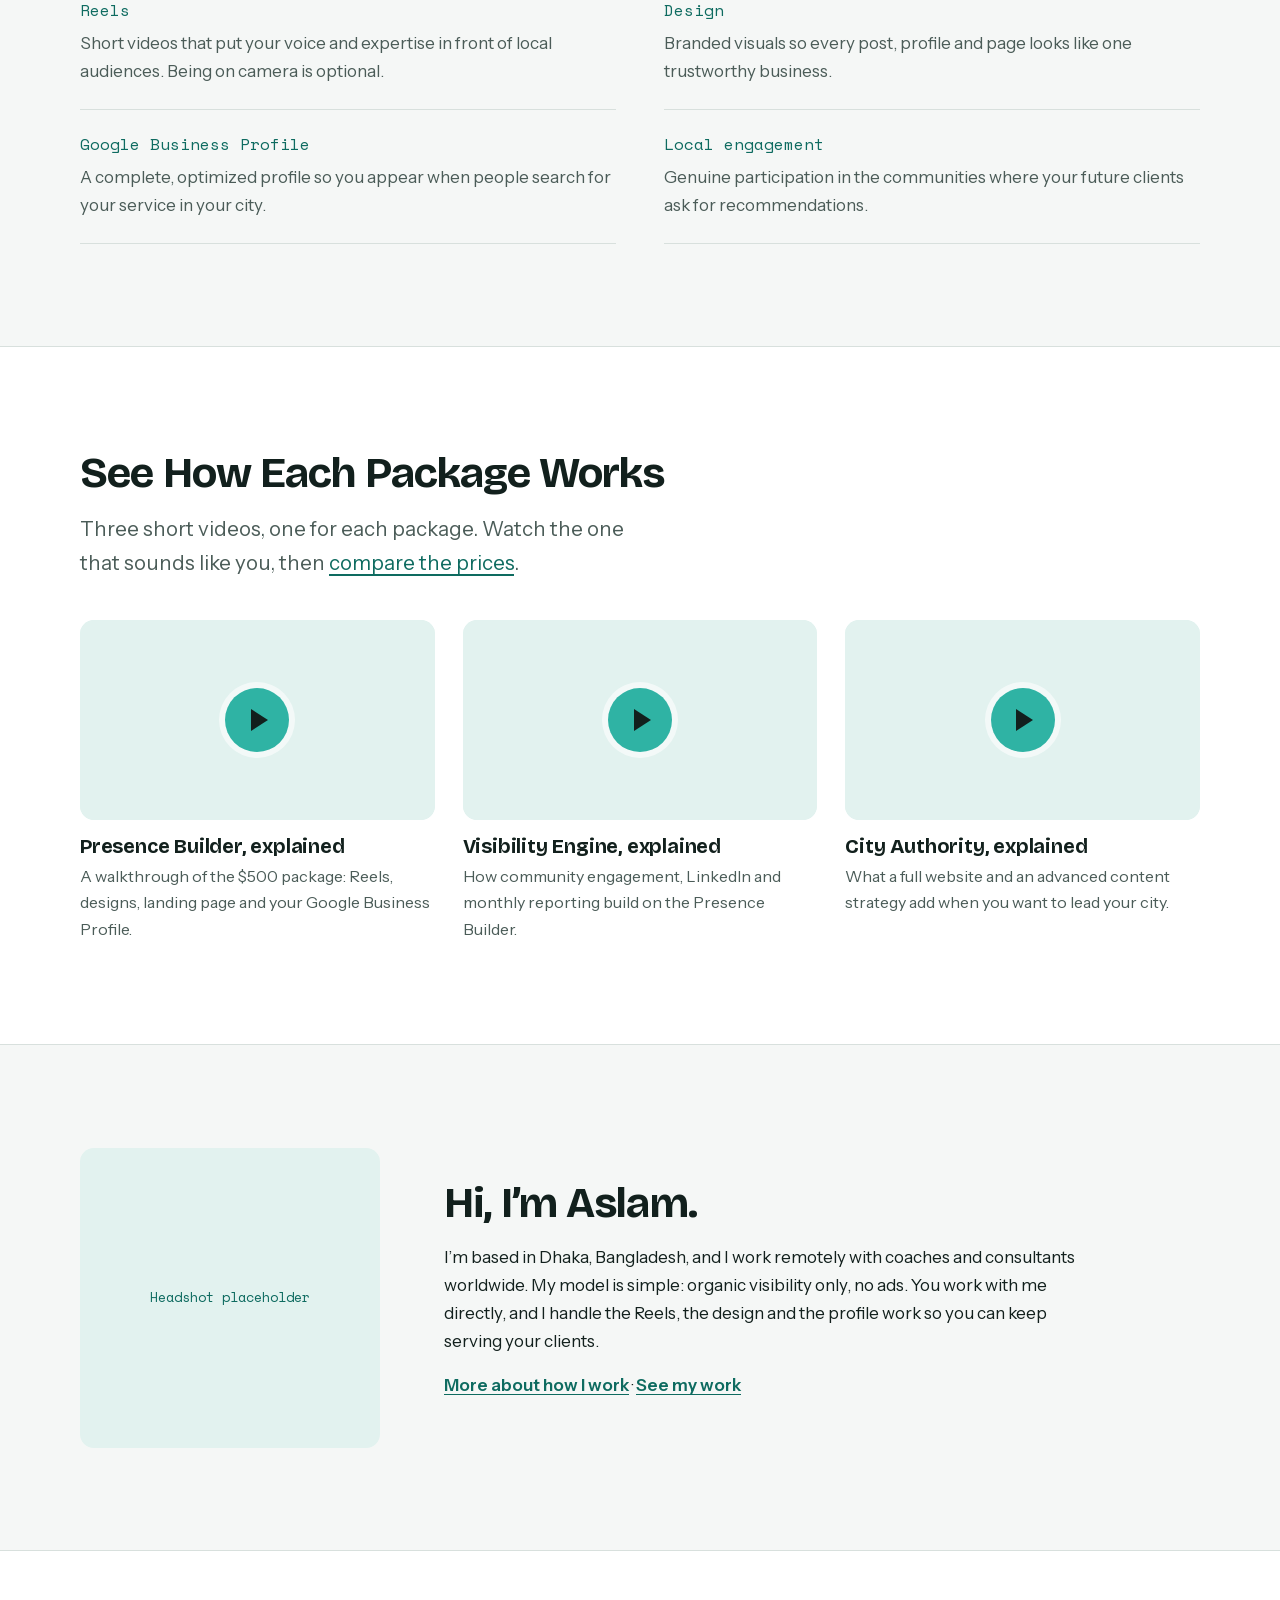
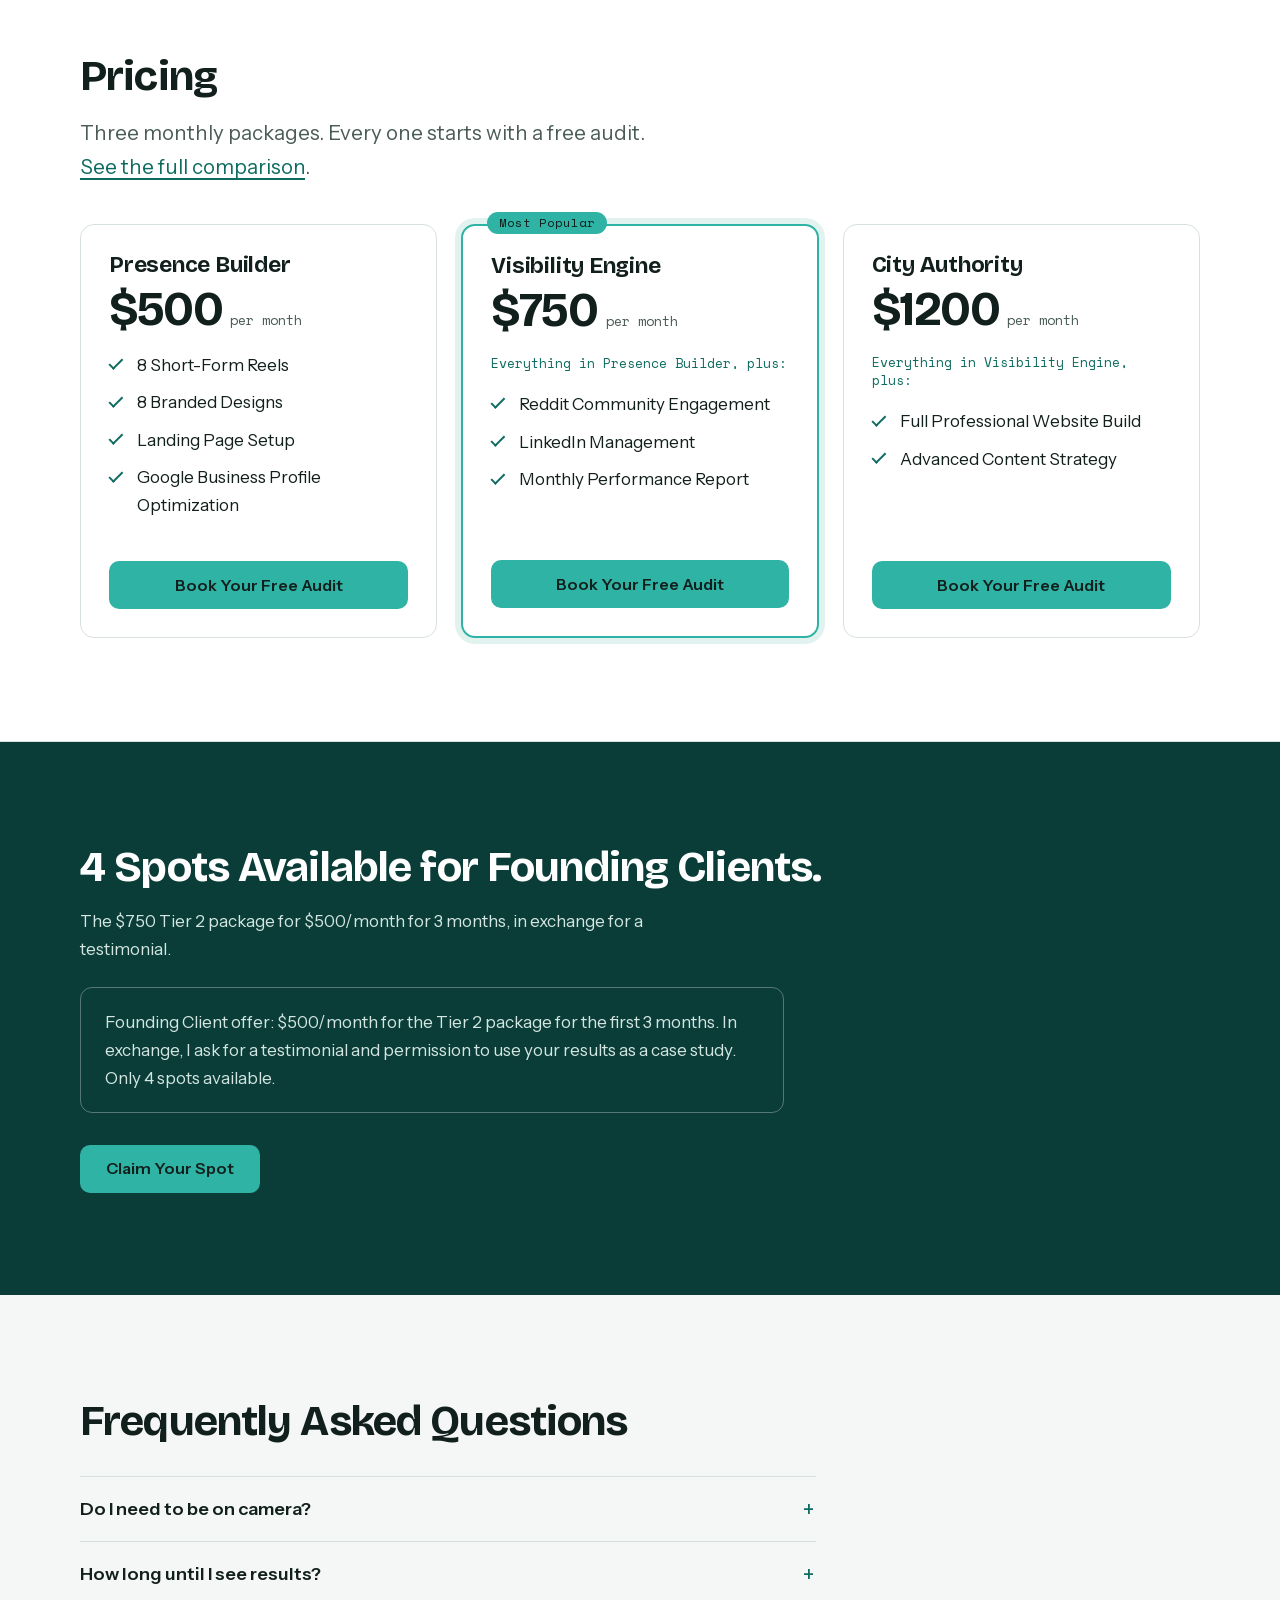
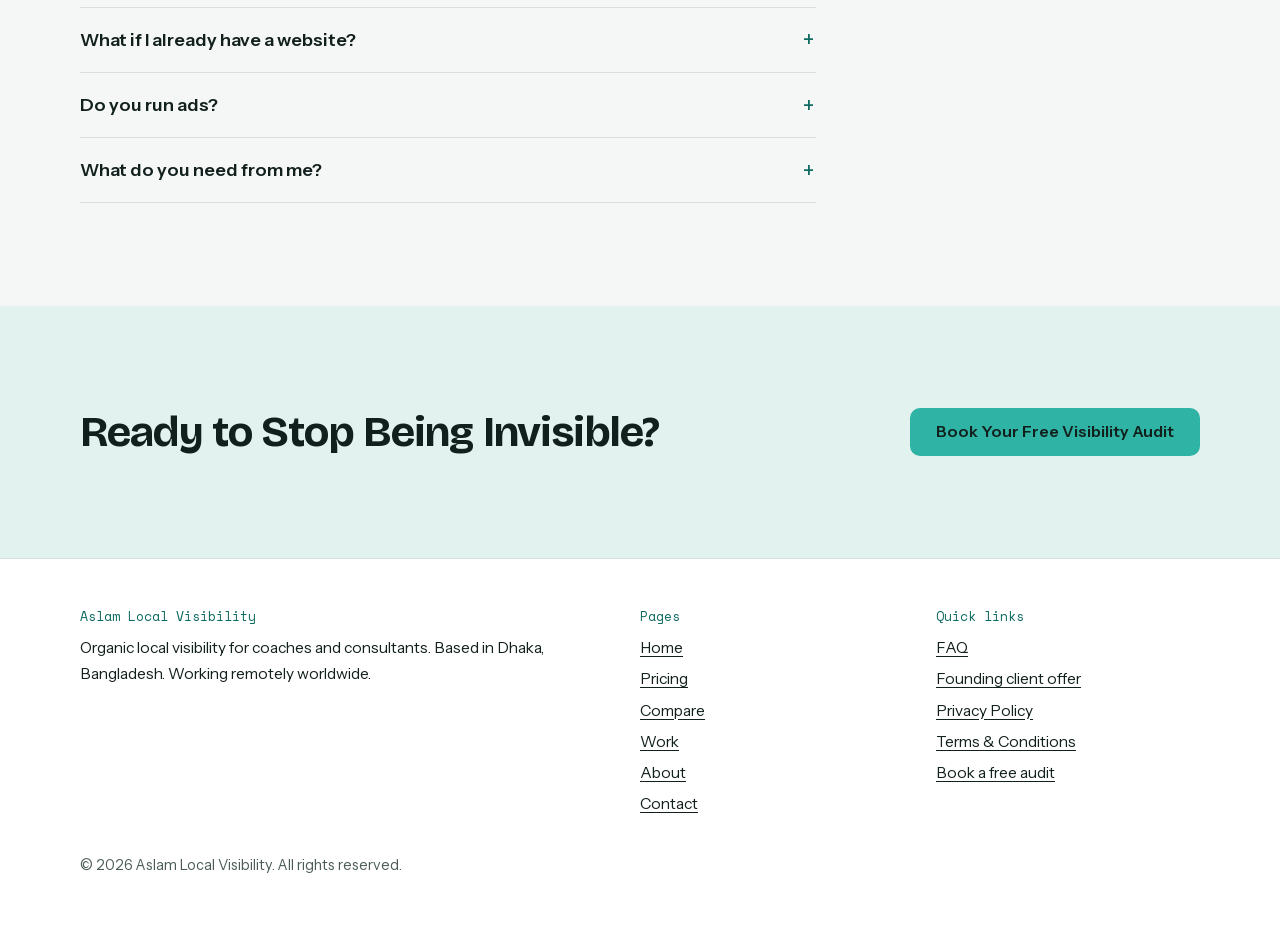
==== commit 3ca39b88: "Add Privacy Policy and Terms & Conditions links" ====
--- a/index.html
+++ b/index.html
@@ -99,7 +99,7 @@
 
 <section class="section" id="about" aria-labelledby="about-title">
 <div class="wrap about-grid">
-<div class="ph ar-1 " data-label="Headshot placeholder"><img src="https://res.cloudinary.com/demo/image/upload/f_auto,q_auto,w_300,h_300,c_fill,g_auto/samples/people/smiling-man" srcset="https://res.cloudinary.com/demo/image/upload/f_auto,q_auto,w_300,h_300,c_fill,g_auto/samples/people/smiling-man 1x, https://res.cloudinary.com/demo/image/upload/f_auto,q_auto,w_600,h_600,c_fill,g_auto/samples/people/smiling-man 2x" width="300" height="300" alt="Portrait of Aslam, founder of Aslam Local Visibility" loading="lazy" decoding="async"></div>
+<div class="ph ar-1 " data-label="Headshot placeholder"><img src="https://res.cloudinary.com/xnnnomxe/image/upload/v1791803449/aslam.png" srcset="https://res.cloudinary.com/xnnnomxe/image/upload/v1791803449/aslam.png 1x, https://res.cloudinary.com/xnnnomxe/image/upload/v1791803449/aslam.png 2x" width="300" height="300" alt="Portrait of Aslam, founder of Aslam Local Visibility" loading="lazy" decoding="async"></div>
 <div>
 <h2 id="about-title">Hi, I&rsquo;m Aslam.</h2>
 <p class="measure">I&rsquo;m based in Dhaka, Bangladesh, and I work remotely with coaches and consultants worldwide. My model is simple: organic visibility only, no ads. You work with me directly, and I handle the Reels, the design and the profile work so you can keep serving your clients.</p>
@@ -161,6 +161,8 @@
 <ul>
 <li><a href="/#faq">FAQ</a></li>
 <li><a href="/pricing/#founding">Founding client offer</a></li>
+<li><a href="/privacy">Privacy Policy</a></li>
+<li><a href="/terms">Terms & Conditions</a></li>
 <li><a href="https://cal.com/mdaslam" target="_blank" rel="noopener">Book a free audit</a></li>
 </ul>
 </nav>
@@ -169,5 +171,18 @@
 </div>
 </footer>
 <script src="/script.js" defer></script>
+  <!--Start of Tawk.to Script-->
+<script type="text/javascript">
+var Tawk_API=Tawk_API||{}, Tawk_LoadStart=new Date();
+(function(){
+var s1=document.createElement("script"),s0=document.getElementsByTagName("script")[0];
+s1.async=true;
+s1.src='https://embed.tawk.to/69e87a0f34e22f1c313bcdc2/1jmq1pjsu';
+s1.charset='UTF-8';
+s1.setAttribute('crossorigin','*');
+s0.parentNode.insertBefore(s1,s0);
+})();
+</script>
+<!--End of Tawk.to Script-->
 </body>
 </html>
